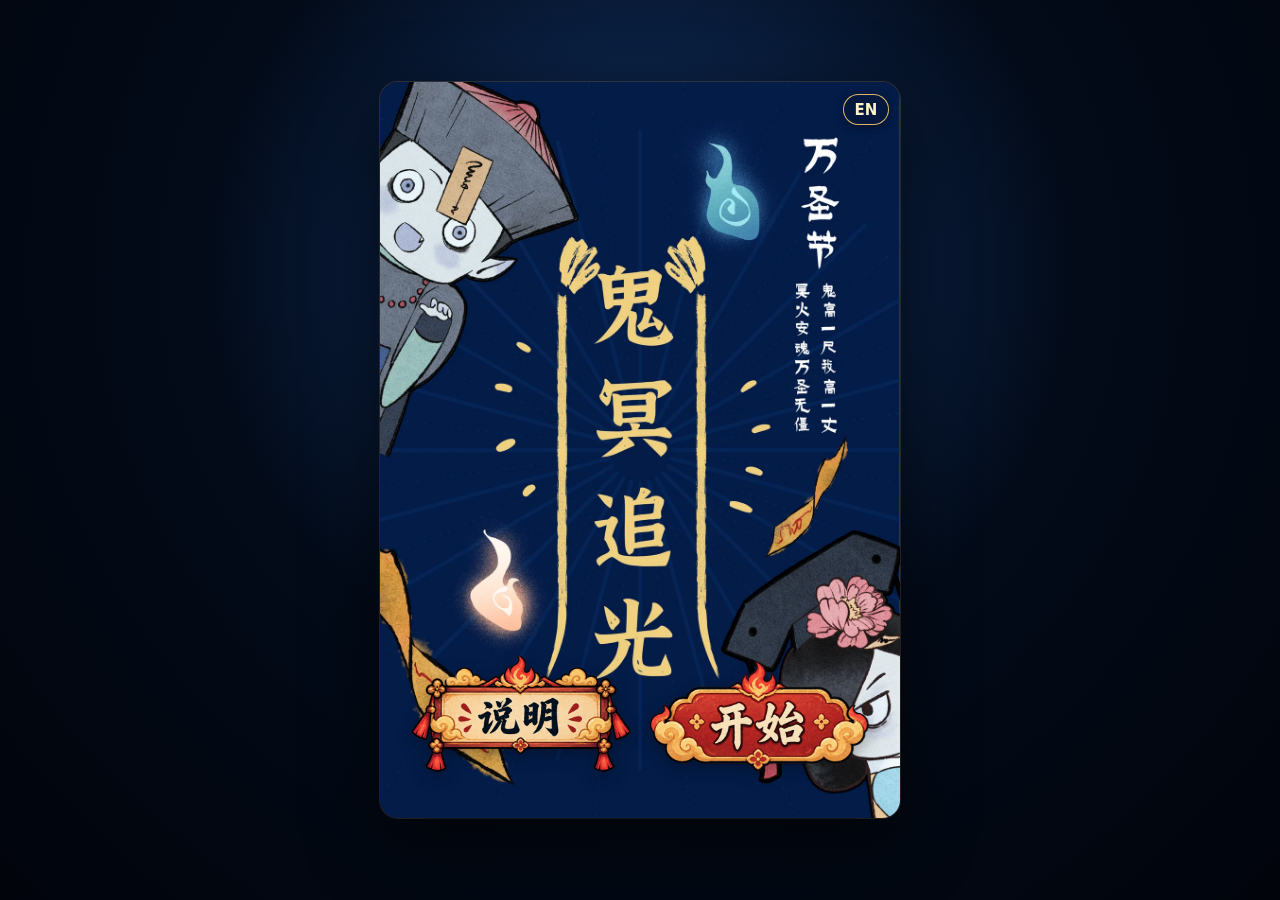
==== index.html @ 46416d7e "Remove cover leaderboard button and restore freeze grayscale" ====
<!doctype html>
<html lang="zh-CN">
  <head>
    <meta charset="utf-8">
    <meta name="viewport" content="width=device-width, initial-scale=1, viewport-fit=cover">
    <meta name="theme-color" content="#071d49">
    <title>鬼冥追光</title>
    <link rel="icon" href="favicon.svg" type="image/svg+xml">
    <link rel="stylesheet" href="igloo.css?v=freeze-grayscale-6">
  </head>
  <body>
    <main id="app" class="app-shell">
      <button id="language-toggle" class="language-toggle" type="button" aria-label="Switch to English">EN</button>
      <section id="screen-cover" class="screen screen-cover is-active" aria-label="游戏封面">
        <div class="cover-actions">
          <button id="open-instructions" class="image-button" type="button" aria-label="查看游戏说明">
            <img src="assets/itsa/cover-instructions.png" alt="说明">
          </button>
          <button id="open-profile" class="image-button" type="button" aria-label="开始游戏">
            <img src="assets/itsa/cover-start.png" alt="开始">
          </button>
        </div>
      </section>

      <section id="screen-instructions" class="screen screen-instructions" aria-label="游戏说明">
        <div class="instructions-copy">
          <h1>游戏说明</h1>
          <p class="instructions-subtitle">CDU 中国学联 × IT 学生联合会<br>万圣节特别出品</p>
          <h2>世界观背景</h2>
          <p>时值万圣节前夕，达尔文的夜色渐浓，CDU 校园里的南瓜灯与万圣装饰次第亮起。一道次元裂隙悄然打开，一群来自东方的可爱小僵僵漂洋过海来到了这片陌生的南半球土地。</p>
          <p>小僵僵本性温顺，只是初到澳洲水土不服，急需收集鬼火补充魂能。与此同时，随裂隙落下的镇邪符咒会冻结他们；接连中招 3 次就会被彻底封印。</p>
          <p>请操控小僵僵，在限时内收集鬼火、躲避符咒，帮他们安稳度过特别的万圣夜。</p>
          <h2>可选角色</h2>
          <p>开局可自由选择喜爱的僵僵形象，所有角色仅外观不同，没有属性差异。</p>
          <ul class="character-notes">
            <li><strong>官帽小僵：</strong>经典圆顶清朝官帽造型，脸蛋圆乎乎，是最具代表性的软萌僵尸。</li>
            <li><strong>格格小僵：</strong>拉翅旗头配牡丹流苏，眉眼慵懒恬淡，是身份金贵的僵尸格格。</li>
          </ul>
          <h2>道具与效果</h2>
          <ul>
            <li><img src="assets/itsa/item-a.png" alt="蓝色鬼火"><span><strong>蓝色鬼火（游魂冥火）</strong><br>寻常游魂散逸的基础魂火，接住得 1 分。</span></li>
            <li><img src="assets/itsa/item-b.png" alt="黄色鬼火"><span><strong>黄色鬼火（百年灵火）</strong><br>稀有且能量精纯，接住得 5 分。</span></li>
            <li><img src="assets/itsa/item-hazard.png" alt="镇邪符咒"><span><strong>镇邪符咒</strong><br>碰到后定身 3 秒；累计 3 张则游戏失败。</span></li>
          </ul>
          <h2>关卡与操作</h2>
          <p class="instructions-controls">电脑使用 ← → 方向键或 A/D 键移动；手机点击屏幕下方按钮控制移动。每关限时 30 秒，时间结束进入下一关；分数和符咒碰撞次数会持续累计。每通过一关，道具掉落速度和符咒出现概率都会小幅提升。</p>
          <p>符咒冻结期间，计时器和场上物体继续运行，角色无法移动，碰撞不会产生额外效果。</p>
          <h2>重玩与排行榜</h2>
          <p>重新开始会重置关卡、时间、分数、符咒次数和角色状态，但会保留已填写的玩家资料与选择的角色。排行榜记录每位玩家的历史最高分，邮箱仅用于获奖联系，不会公开显示。</p>
          <p class="instructions-credit">本游戏由 CDU 中国学联联合 IT 学生联合会制作，祝大家在异国他乡也能感受中式趣味与节日氛围！</p>
        </div>
        <button id="instructions-start" class="image-button instructions-start" type="button" aria-label="填写资料并开始">
          <img src="assets/itsa/instructions-start.png" alt="开始">
        </button>
        <button class="text-back" type="button" data-go="screen-cover">返回封面</button>
      </section>

      <section id="screen-profile" class="screen screen-profile" aria-label="填写玩家信息">
        <button class="text-back" type="button" data-go="screen-instructions">返回说明</button>
        <form id="player-form" novalidate>
          <label class="form-field name-field">
            <span class="sr-only">姓名</span>
            <input id="player-name" name="name" type="text" maxlength="30" autocomplete="name" placeholder="姓名" required>
          </label>
          <label class="form-field email-field">
            <span class="sr-only">电邮</span>
            <input id="player-email" name="email" type="email" maxlength="100" autocomplete="email" placeholder="邮箱" required>
          </label>
          <p id="form-error" class="form-error" role="alert" aria-live="polite"></p>
          <button class="image-button profile-submit" type="submit" aria-label="确认提交">
            <img src="assets/itsa/profile-submit.png" alt="确认提交">
          </button>
        </form>
      </section>

      <section id="screen-character" class="screen screen-character" aria-label="选择角色">
        <div class="character-options">
          <button class="character-button" type="button" data-character="a" aria-label="选择角色甲">
            <img src="assets/itsa/character-a-select.png" alt="角色甲">
          </button>
          <button class="character-button" type="button" data-character="b" aria-label="选择角色乙">
            <img src="assets/itsa/character-b-select.png" alt="角色乙">
          </button>
        </div>
      </section>

      <section id="screen-game" class="screen screen-game" aria-label="游戏画面">
        <canvas id="game-canvas" width="700" height="990" aria-label="鬼冥追光游戏画布"></canvas>
        <div class="game-controls" aria-label="移动控制">
          <button id="move-left" class="image-button move-button" type="button" aria-label="向左移动">
            <img src="assets/itsa/move-left.png" alt="向左">
          </button>
          <button id="move-right" class="image-button move-button" type="button" aria-label="向右移动">
            <img src="assets/itsa/move-right.png" alt="向右">
          </button>
        </div>
        <button id="sound-toggle" class="sound-toggle" type="button" aria-label="切换音效">♪</button>
        <button id="pause-toggle" class="pause-toggle" type="button" aria-label="暂停游戏">P</button>
        <div id="pause-overlay" class="pause-overlay" hidden>
          <div class="pause-panel" role="dialog" aria-modal="true" aria-labelledby="pause-title">
            <strong id="pause-title">游戏暂停</strong>
            <button id="resume-game" type="button">继续游戏</button>
          </div>
        </div>
      </section>

      <section id="screen-gameover" class="screen screen-gameover" aria-label="游戏结束">
        <div class="final-score"><span id="final-score">0</span> 分</div>
        <p id="score-sync-status" class="score-sync-status" role="status" aria-live="polite"></p>
        <div class="gameover-actions">
            <button id="view-ranking" class="image-button" type="button" aria-label="查看实时排名">
              <img src="assets/itsa/view-ranking.png" alt="查看实时排名">
            </button>
            <button class="image-button play-again" type="button" aria-label="再玩一次">
              <img src="assets/itsa/play-again.png" alt="再玩一次">
            </button>
        </div>
      </section>

      <section id="screen-ranking" class="screen screen-ranking" aria-label="实时排名">
        <h1 class="ranking-title">实时排名</h1>
        <ol id="ranking-list" class="ranking-list" aria-label="玩家排行榜"></ol>
        <p id="ranking-note" class="ranking-note">正在同步所有玩家的成绩…</p>
        <div class="ranking-actions">
            <button id="ranking-back" class="image-button" type="button" aria-label="返回游戏结束页面">
              <img src="assets/itsa/ranking-back.png" alt="返回">
            </button>
            <button class="image-button play-again" type="button" aria-label="再玩一次">
              <img src="assets/itsa/ranking-play-again.png" alt="再玩一次">
            </button>
        </div>
      </section>
    </main>

    <audio id="cover-bgm" src="assets/itsa/bgm/cover-bgm.wav" preload="auto" loop></audio>
    <audio id="game-bgm" src="assets/itsa/bgm/game-bgm.mp3" preload="auto" loop></audio>
    <script src="lib/bundle.js?v=freeze-grayscale-6"></script>
  </body>
</html>
---- igloo.css ----
:root {
  color-scheme: dark;
  font-family: "Microsoft YaHei", "PingFang SC", system-ui, sans-serif;
  background: #020916;
}

* { box-sizing: border-box; }

html, body {
  width: 100%;
  min-height: 100%;
  margin: 0;
  overflow: hidden;
  background: radial-gradient(circle at 50% 30%, #12356b 0, #030b19 48%, #01040b 100%);
}

body {
  min-height: 100svh;
  display: grid;
  place-items: center;
  padding: max(6px, env(safe-area-inset-top)) max(6px, env(safe-area-inset-right)) max(6px, env(safe-area-inset-bottom)) max(6px, env(safe-area-inset-left));
}

button, input { font: inherit; }

button {
  border: 0;
  padding: 0;
  background: transparent;
  cursor: pointer;
  -webkit-tap-highlight-color: transparent;
  touch-action: manipulation;
}

.app-shell {
  position: relative;
  width: min(calc(100vw - 12px), calc((100svh - 12px) * .7071), 520px);
  aspect-ratio: 3969 / 5613;
  overflow: hidden;
  border-radius: clamp(8px, 2vw, 18px);
  box-shadow: 0 20px 70px rgba(0, 0, 0, .68), 0 0 0 1px rgba(255, 196, 108, .2);
  background: #071d49;
}

.language-toggle {
  position: absolute;
  z-index: 20;
  top: 1.6%;
  right: 2.2%;
  min-width: 42px;
  padding: .38em .68em;
  border: 1px solid rgba(255, 212, 112, .85);
  border-radius: 999px;
  color: #fff2c7;
  background: rgba(5, 24, 60, .88);
  box-shadow: 0 2px 8px rgba(0, 0, 0, .42);
  font-size: clamp(11px, 2.7vw, 15px);
  font-weight: 800;
}

.screen {
  position: absolute;
  inset: 0;
  display: none;
  overflow: hidden;
  background-position: center;
  background-repeat: no-repeat;
  background-size: 100% 100%;
}

.screen.is-active { display: block; }

.screen-cover { background-image: url("assets/itsa/cover.webp"); }
.screen-instructions { background-image: url("assets/itsa/instructions.webp"); }
.screen-profile { background-image: url("assets/itsa/profile.webp"); }
.screen-character { background-image: url("assets/itsa/character-select.webp"); }
.screen-gameover { background-image: url("assets/itsa/game-over.webp"); }
.screen-ranking { background-image: url("assets/itsa/leaderboard.webp"); }
html[lang="en"] .screen-cover { background-image: url("assets/itsa/cover-en-brush.png"); }
html[lang="en"] .screen-profile { background-image: url("assets/itsa/profile-en.webp"); }
html[lang="en"] .screen-character { background-image: url("assets/itsa/character-select-en.webp"); }
html[lang="en"] .screen-gameover { background-image: url("assets/itsa/game-over-en.webp"); }

.image-button img {
  display: block;
  width: 100%;
  height: auto;
  pointer-events: none;
  filter: drop-shadow(0 5px 8px rgba(0, 0, 0, .3));
}

.image-button { position: relative; }

.image-button,
.character-button {
  transition: transform .18s ease, filter .18s ease;
}

.image-button:active,
.character-button:active { transform: scale(.96); }

.image-button:focus-visible,
.character-button:focus-visible,
.text-back:focus-visible,
.sound-toggle:focus-visible,
input:focus-visible {
  outline: 3px solid #ffd470;
  outline-offset: 3px;
}

.cover-actions,
.gameover-actions,
.ranking-actions {
  position: absolute;
  left: 6%;
  right: 6%;
  bottom: 5.4%;
  display: flex;
  align-items: center;
  justify-content: space-between;
  gap: 5%;
}

.cover-actions {
  bottom: 5.4%;
  gap: 4%;
}

.cover-actions #open-instructions,
.cover-actions #open-profile { width: 48%; }


.instructions-start {
  position: absolute;
  width: 46%;
  left: 27%;
  bottom: 5.5%;
}

.instructions-copy {
  position: absolute;
  top: 22%;
  left: 17%;
  width: 66%;
  height: 67%;
  overflow-y: auto;
  padding: 0 3% 18%;
  scrollbar-width: thin;
  color: #402416;
  text-align: left;
  text-shadow: 0 1px rgba(255, 255, 255, .45);
}

.instructions-copy h1 {
  margin: 0 0 3%;
  color: #8b241c;
  font-family: "STKaiti", "KaiTi", "Microsoft YaHei", sans-serif;
  font-size: clamp(26px, 7vw, 40px);
  letter-spacing: .16em;
  text-align: center;
}

.instructions-copy h2 {
  margin: 5% 0 1.5%;
  color: #8b241c;
  font-size: clamp(14px, 3.6vw, 21px);
  line-height: 1.25;
  text-align: left;
}

.instructions-copy .instructions-subtitle {
  margin-bottom: 3%;
  color: #8b241c;
  font-size: clamp(11px, 2.8vw, 15px);
  line-height: 1.35;
  text-align: center;
}

.instructions-copy > p {
  margin: 0;
  font-size: clamp(12px, 3vw, 17px);
  line-height: 1.55;
  font-weight: 700;
  text-align: left;
}

.instructions-copy .character-notes {
  margin: 2% 0 0;
  padding-left: 1.2em;
  font-size: clamp(11px, 2.7vw, 15px);
  line-height: 1.45;
}

.instructions-copy .character-notes li {
  display: list-item;
  min-height: 0;
  border-bottom: 0;
  font-size: inherit;
}

.instructions-copy .instructions-credit {
  margin-top: 4%;
  padding-bottom: 8%;
  font-size: clamp(10px, 2.5vw, 14px);
  font-weight: 600;
}

.instructions-copy ul {
  width: 94%;
  margin: 5% auto;
  padding: 0;
  list-style: none;
  text-align: left;
}

.instructions-copy li {
  display: flex;
  align-items: center;
  min-height: 3.4em;
  gap: 5%;
  border-bottom: 1px solid rgba(139, 36, 28, .18);
  font-size: clamp(12px, 3vw, 17px);
  line-height: 1.35;
}

.instructions-copy li img {
  width: 16%;
  max-height: 3.1em;
  object-fit: contain;
}

.instructions-copy strong { color: #a0231a; }

.instructions-copy .instructions-controls {
  font-size: clamp(11px, 2.65vw, 15px);
  line-height: 1.5;
  text-align: left;
}

html[lang="en"] .instructions-copy {
  font-family: Georgia, "Times New Roman", serif;
}
html[lang="en"] .instructions-copy h1 { letter-spacing: .03em; }
html[lang="en"] .instructions-copy h2 { font-size: clamp(13px, 3.1vw, 18px); }
html[lang="en"] .instructions-copy > p,
html[lang="en"] .instructions-copy li { font-size: clamp(10px, 2.35vw, 14px); }
html[lang="en"] .instructions-copy .instructions-subtitle,
html[lang="en"] .instructions-copy .instructions-controls { font-size: clamp(9px, 2vw, 12px); }

.text-back {
  position: absolute;
  top: 2%;
  left: 3%;
  z-index: 2;
  padding: .48em .8em;
  border-radius: 999px;
  color: #fff4d2;
  background: rgba(3, 20, 52, .74);
  border: 1px solid rgba(255, 212, 112, .55);
  font-size: clamp(11px, 2.4vw, 14px);
}
html[lang="en"] .text-back { font-family: Georgia, "Times New Roman", serif; }

#player-form { position: absolute; inset: 0; }

.form-field {
  position: absolute;
  left: 24.6%;
  width: 50.8%;
  height: 4.15%;
}

.name-field { top: 57.05%; }
.email-field { top: 71.7%; }

.form-field input {
  width: 100%;
  height: 100%;
  border: 0;
  border-radius: 8px;
  padding: 0 5%;
  color: #152b4a;
  background: rgba(255, 250, 225, .74);
  box-shadow: inset 0 0 0 1px rgba(184, 80, 31, .18);
  font-size: clamp(13px, 3vw, 18px);
}

.form-field input::placeholder { color: rgba(48, 48, 48, .48); }

.form-error {
  position: absolute;
  left: 17%;
  right: 17%;
  bottom: 13.8%;
  min-height: 1.4em;
  margin: 0;
  color: #7c110c;
  text-align: center;
  font-weight: 700;
  font-size: clamp(11px, 2.6vw, 15px);
}

.profile-submit {
  position: absolute;
  left: 25%;
  bottom: 4.3%;
  width: 50%;
}

.character-options {
  position: absolute;
  left: 13%;
  right: 13%;
  top: 33%;
  height: 42%;
  display: flex;
  align-items: stretch;
  justify-content: space-between;
  gap: 5%;
}

.character-button {
  position: relative;
  width: 48%;
  height: 100%;
}

.character-button img {
  width: 100%;
  height: 100%;
  object-fit: contain;
  pointer-events: none;
  filter: drop-shadow(0 10px 10px rgba(0, 0, 0, .28));
}

.screen-game { background: #071d49; }

#game-canvas {
  display: block;
  width: 100%;
  height: 100%;
  touch-action: none;
}

#game-canvas.is-frozen { filter: grayscale(1) brightness(.85); }

.game-controls {
  position: absolute;
  z-index: 3;
  left: 3.4%;
  right: 3.4%;
  bottom: 1.7%;
  display: flex;
  justify-content: space-between;
  align-items: flex-end;
  pointer-events: none;
}

.move-button {
  width: 29%;
  min-width: 86px;
  pointer-events: auto;
  user-select: none;
  -webkit-user-select: none;
  touch-action: none;
}

.sound-toggle,
.pause-toggle {
  position: absolute;
  z-index: 4;
  right: 2.5%;
  width: clamp(30px, 8vw, 42px);
  aspect-ratio: 1;
  border-radius: 50%;
  color: #562008;
  background: rgba(255, 229, 161, .88);
  border: 2px solid #a94322;
  font-size: clamp(16px, 4vw, 23px);
  font-weight: 900;
}

.sound-toggle { top: 22%; }
.pause-toggle {
  top: 29%;
  font-size: clamp(13px, 3.4vw, 19px);
}

.pause-overlay {
  position: absolute;
  z-index: 6;
  inset: 0;
  display: grid;
  place-items: center;
  background: rgba(2, 9, 22, .62);
  backdrop-filter: blur(2px);
}

.pause-overlay[hidden] { display: none; }

.pause-panel {
  width: 58%;
  padding: 8% 7%;
  border: 3px solid #b74924;
  border-radius: 18px;
  color: #742015;
  background: linear-gradient(#fff1bd, #f5c978);
  box-shadow: 0 14px 34px rgba(0, 0, 0, .48), inset 0 0 0 3px rgba(255, 247, 210, .72);
  text-align: center;
}

.pause-panel strong {
  display: block;
  margin-bottom: 12%;
  font-family: "STKaiti", "KaiTi", serif;
  font-size: clamp(25px, 7vw, 40px);
}

.pause-panel button {
  width: 100%;
  padding: .65em 1em;
  border-radius: 999px;
  color: #fff4d2;
  background: #a72d1e;
  border: 2px solid #6f180f;
  font-weight: 900;
  font-size: clamp(14px, 3.5vw, 20px);
}

.final-score {
  position: absolute;
  left: 25%;
  right: 25%;
  top: 49.7%;
  color: #9d1d13;
  text-align: center;
  font-family: "STKaiti", "KaiTi", serif;
  font-weight: 900;
  font-size: clamp(30px, 10vw, 58px);
  text-shadow: 0 2px #fff2bf;
}

.score-sync-status {
  position: absolute;
  top: 63.5%;
  left: 18%;
  right: 18%;
  margin: 0;
  color: #fff2bf;
  text-align: center;
  font-weight: 700;
  font-size: clamp(11px, 2.6vw, 15px);
  text-shadow: 0 2px 4px rgba(0, 0, 0, .85);
}

.gameover-actions .image-button,
.ranking-actions .image-button { width: 46%; }

.ranking-title {
  position: absolute;
  top: 17.2%;
  left: 20%;
  right: 12%;
  margin: 0;
  color: #9d1d13;
  text-align: center;
  font-family: "STKaiti", "KaiTi", serif;
  font-size: clamp(22px, 5.2vw, 32px);
  letter-spacing: .14em;
  text-shadow: 0 1px #fff2bf;
}

html[lang="en"] .ranking-title {
  left: 12%;
  right: 12%;
  font-size: clamp(19px, 4.4vw, 27px);
  letter-spacing: .04em;
  white-space: nowrap;
}

.ranking-list {
  position: absolute;
  left: 29%;
  right: 18%;
  top: 0;
  height: 100%;
  margin: 0;
  padding: 0;
  list-style: none;
  counter-reset: rank;
}

/* Row centers measured from the 1100 x 1556 leaderboard artwork.
   The first three rows are taller; equal grid tracks drift above later rows. */
.ranking-list li:nth-child(1) { --row-center: 29.306%; }
.ranking-list li:nth-child(2) { --row-center: 35.990%; }
.ranking-list li:nth-child(3) { --row-center: 42.738%; }
.ranking-list li:nth-child(4) { --row-center: 49.293%; }
.ranking-list li:nth-child(5) { --row-center: 55.270%; }
.ranking-list li:nth-child(6) { --row-center: 61.247%; }
.ranking-list li:nth-child(7) { --row-center: 67.159%; }
.ranking-list li:nth-child(8) { --row-center: 73.072%; }
.ranking-list li:nth-child(9) { --row-center: 78.985%; }
.ranking-list li:nth-child(10) { --row-center: 84.961%; }

.ranking-list li {
  counter-increment: rank;
  position: absolute;
  top: var(--row-center);
  left: 0;
  right: 0;
  height: 4.5%;
  transform: translateY(-50%);
  display: block;
  min-width: 0;
  color: #542719;
  font-family: "STKaiti", "KaiTi", serif;
  font-weight: 900;
  font-size: clamp(12px, 2.8vw, 17px);
}

.ranking-list .rank-name {
  position: absolute;
  left: 6px;
  right: 5.2em;
  top: 50%;
  transform: translateY(-50%);
  display: block;
  min-width: 0;
  padding: 0;
  overflow: hidden;
  text-overflow: ellipsis;
  white-space: nowrap;
  text-align: left;
}

.ranking-list .rank-score {
  position: absolute;
  right: 0;
  top: 50%;
  transform: translateY(-50%);
  color: #9d1d13;
  white-space: nowrap;
  text-align: right;
}

.ranking-list .is-current {
  color: #9d1d13;
  text-shadow: 0 1px rgba(255, 255, 255, .5);
}

.ranking-note {
  position: absolute;
  left: 18%;
  right: 18%;
  top: 24.5%;
  margin: 0;
  padding: .14em .4em;
  border-radius: 999px;
  color: rgba(84, 39, 25, .7);
  background: rgba(249, 222, 163, .9);
  text-align: center;
  font-size: clamp(9px, 2.2vw, 12px);
}
html[lang="en"] .ranking-note {
  left: 18%;
  right: 18%;
  top: 24.5%;
  font-size: clamp(8px, 1.75vw, 10px);
  line-height: 1.2;
  text-align: center;
}
html[lang="en"] .ranking-list .rank-name,
html[lang="en"] .ranking-list .rank-score,
html[lang="en"] .ranking-note,
html[lang="en"] .ranking-title,
html[lang="en"] .final-score { font-family: Georgia, "Times New Roman", serif; }

.ranking-actions { bottom: .8%; }
.ranking-actions .image-button { width: 32%; }

.sr-only {
  position: absolute;
  width: 1px;
  height: 1px;
  padding: 0;
  margin: -1px;
  overflow: hidden;
  clip: rect(0, 0, 0, 0);
  white-space: nowrap;
  border: 0;
}

@media (hover: hover) {
  .image-button:hover,
  .character-button:hover {
    transform: scale(1.065);
    filter: brightness(1.06);
  }
}

@media (max-height: 620px) and (orientation: landscape) {
  .app-shell {
    width: min(calc((100svh - 8px) * .7071), 430px);
  }
}

@media (prefers-reduced-motion: reduce) {
  .image-button,
  .character-button { transition: none; }
}
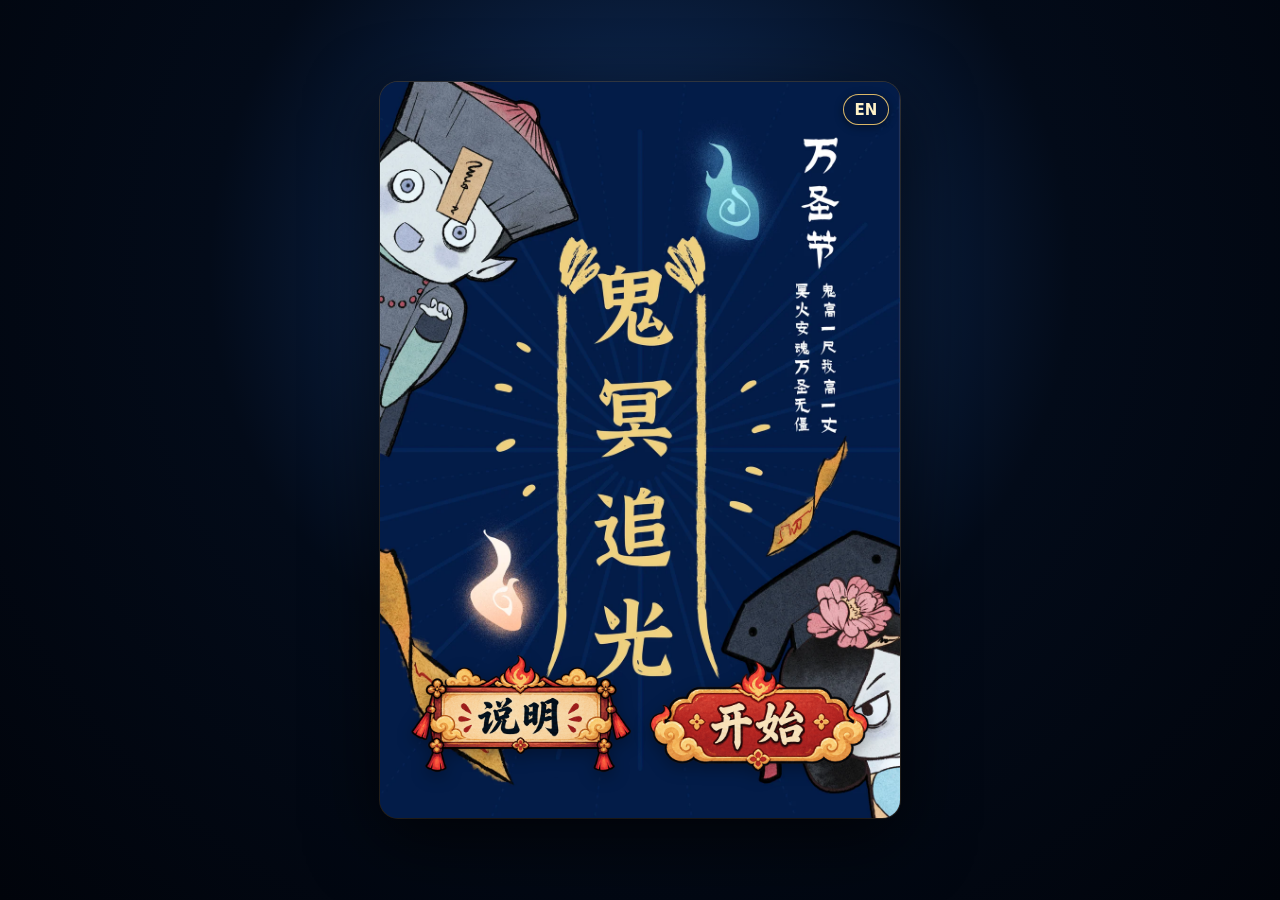
==== commit a260d9e3: "Update English game visuals and leaderboards" ====
--- a/index.html
+++ b/index.html
@@ -6,7 +6,7 @@
     <meta name="theme-color" content="#071d49">
     <title>鬼冥追光</title>
     <link rel="icon" href="favicon.svg" type="image/svg+xml">
-    <link rel="stylesheet" href="igloo.css?v=freeze-grayscale-6">
+    <link rel="stylesheet" href="igloo.css?v=english-assets-20261013-1">
   </head>
   <body>
     <main id="app" class="app-shell">
@@ -134,6 +134,6 @@
 
     <audio id="cover-bgm" src="assets/itsa/bgm/cover-bgm.wav" preload="auto" loop></audio>
     <audio id="game-bgm" src="assets/itsa/bgm/game-bgm.mp3" preload="auto" loop></audio>
-    <script src="lib/bundle.js?v=freeze-grayscale-6"></script>
+    <script src="lib/bundle.js?v=english-assets-20261013-1"></script>
   </body>
 </html>
--- a/igloo.css
+++ b/igloo.css
@@ -76,7 +76,6 @@
 .screen-character { background-image: url("assets/itsa/character-select.webp"); }
 .screen-gameover { background-image: url("assets/itsa/game-over.webp"); }
 .screen-ranking { background-image: url("assets/itsa/leaderboard.webp"); }
-html[lang="en"] .screen-cover { background-image: url("assets/itsa/cover-en-brush.png"); }
 html[lang="en"] .screen-profile { background-image: url("assets/itsa/profile-en.webp"); }
 html[lang="en"] .screen-character { background-image: url("assets/itsa/character-select-en.webp"); }
 html[lang="en"] .screen-gameover { background-image: url("assets/itsa/game-over-en.webp"); }
@@ -237,6 +236,30 @@
   text-align: left;
 }
 
+.instructions-copy .instructions-tagline {
+  margin: 0 0 4%;
+  color: #9d1d13;
+  font-weight: 800;
+  text-align: center;
+}
+
+.instructions-copy .instructions-steps {
+  margin: 2% 0 4%;
+  padding-left: 1.5em;
+  font-size: clamp(11px, 2.7vw, 15px);
+  line-height: 1.45;
+}
+
+.instructions-copy .instructions-steps li {
+  display: list-item;
+  min-height: 0;
+  margin: 0 0 .7em;
+  border: 0;
+  font-size: inherit;
+}
+
+.instructions-copy .instructions-steps strong { color: #a0231a; }
+
 html[lang="en"] .instructions-copy {
   font-family: Georgia, "Times New Roman", serif;
 }
@@ -272,6 +295,7 @@
 
 .name-field { top: 57.05%; }
 .email-field { top: 71.7%; }
+html[lang="en"] .email-field { top: 73.8%; }
 
 .form-field input {
   width: 100%;
@@ -470,6 +494,9 @@
   text-shadow: 0 1px #fff2bf;
 }
 
+/* The replacement leaderboard backgrounds already include their title banner. */
+.screen-ranking .ranking-title { display: none; }
+
 html[lang="en"] .ranking-title {
   left: 12%;
   right: 12%;
@@ -480,8 +507,8 @@
 
 .ranking-list {
   position: absolute;
-  left: 29%;
-  right: 18%;
+  left: 28%;
+  right: 14%;
   top: 0;
   height: 100%;
   margin: 0;
@@ -490,18 +517,17 @@
   counter-reset: rank;
 }
 
-/* Row centers measured from the 1100 x 1556 leaderboard artwork.
-   The first three rows are taller; equal grid tracks drift above later rows. */
-.ranking-list li:nth-child(1) { --row-center: 29.306%; }
-.ranking-list li:nth-child(2) { --row-center: 35.990%; }
-.ranking-list li:nth-child(3) { --row-center: 42.738%; }
-.ranking-list li:nth-child(4) { --row-center: 49.293%; }
-.ranking-list li:nth-child(5) { --row-center: 55.270%; }
-.ranking-list li:nth-child(6) { --row-center: 61.247%; }
-.ranking-list li:nth-child(7) { --row-center: 67.159%; }
-.ranking-list li:nth-child(8) { --row-center: 73.072%; }
-.ranking-list li:nth-child(9) { --row-center: 78.985%; }
-.ranking-list li:nth-child(10) { --row-center: 84.961%; }
+/* Centers calibrated to the ten blank rows in the replacement artwork. */
+.ranking-list li:nth-child(1) { --row-center: 29.5%; }
+.ranking-list li:nth-child(2) { --row-center: 36.0%; }
+.ranking-list li:nth-child(3) { --row-center: 42.6%; }
+.ranking-list li:nth-child(4) { --row-center: 49.1%; }
+.ranking-list li:nth-child(5) { --row-center: 55.3%; }
+.ranking-list li:nth-child(6) { --row-center: 61.3%; }
+.ranking-list li:nth-child(7) { --row-center: 67.2%; }
+.ranking-list li:nth-child(8) { --row-center: 73.1%; }
+.ranking-list li:nth-child(9) { --row-center: 79.0%; }
+.ranking-list li:nth-child(10) { --row-center: 85.0%; }
 
 .ranking-list li {
   counter-increment: rank;
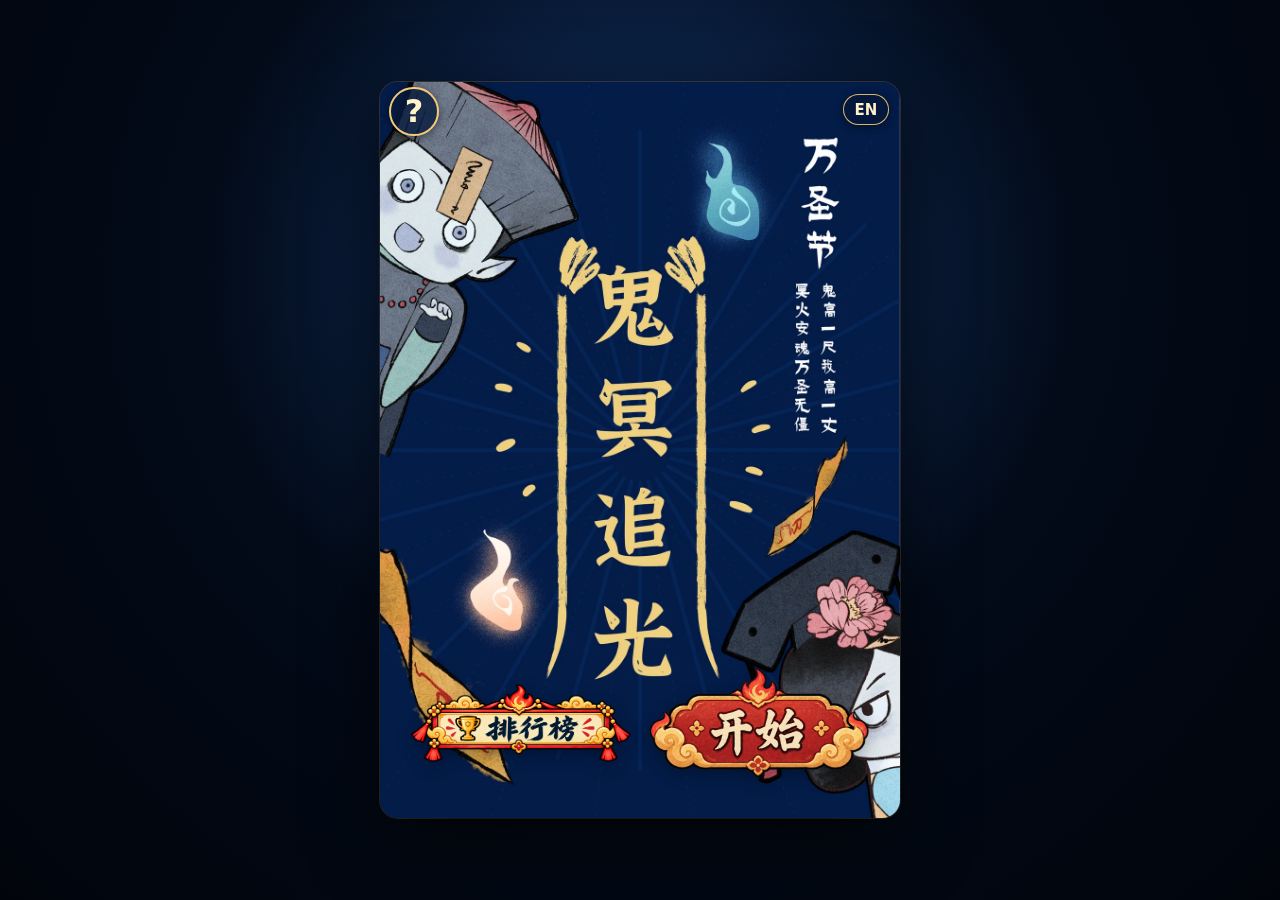
==== commit d999c8bf: "bugfix: adjust ranking btn && fix valid form" ====
--- a/index.html
+++ b/index.html
@@ -6,15 +6,16 @@
     <meta name="theme-color" content="#071d49">
     <title>鬼冥追光</title>
     <link rel="icon" href="favicon.svg" type="image/svg+xml">
-    <link rel="stylesheet" href="igloo.css?v=english-assets-20261013-1">
+    <link rel="stylesheet" href="igloo.css?v=email-error-20261018-2">
   </head>
   <body>
-    <main id="app" class="app-shell">
+    <main id="app" class="app-shell is-cover">
       <button id="language-toggle" class="language-toggle" type="button" aria-label="Switch to English">EN</button>
       <section id="screen-cover" class="screen screen-cover is-active" aria-label="游戏封面">
+        <button id="open-instructions" class="cover-help" type="button" aria-label="查看游戏说明"><span aria-hidden="true">?</span></button>
         <div class="cover-actions">
-          <button id="open-instructions" class="image-button" type="button" aria-label="查看游戏说明">
-            <img src="assets/itsa/cover-instructions.png" alt="说明">
+          <button id="open-ranking" class="image-button" type="button" aria-label="排行榜">
+            <img src="assets/itsa/cover-ranking-zh.png" alt="排行榜">
           </button>
           <button id="open-profile" class="image-button" type="button" aria-label="开始游戏">
             <img src="assets/itsa/cover-start.png" alt="开始">
@@ -49,14 +50,15 @@
           <p>重新开始会重置关卡、时间、分数、符咒次数和角色状态，但会保留已填写的玩家资料与选择的角色。排行榜记录每位玩家的历史最高分，邮箱仅用于获奖联系，不会公开显示。</p>
           <p class="instructions-credit">本游戏由 CDU 中国学联联合 IT 学生联合会制作，祝大家在异国他乡也能感受中式趣味与节日氛围！</p>
         </div>
-        <button id="instructions-start" class="image-button instructions-start" type="button" aria-label="填写资料并开始">
-          <img src="assets/itsa/instructions-start.png" alt="开始">
+        <button class="text-back" type="button" data-go="screen-cover" aria-label="返回封面">
+          <img src="assets/itsa/back-cover-icon.png" alt="" aria-hidden="true">
         </button>
-        <button class="text-back" type="button" data-go="screen-cover">返回封面</button>
       </section>
 
       <section id="screen-profile" class="screen screen-profile" aria-label="填写玩家信息">
-        <button class="text-back" type="button" data-go="screen-instructions">返回说明</button>
+        <button class="text-back" type="button" data-go="screen-cover" aria-label="返回封面">
+          <img src="assets/itsa/back-cover-icon.png" alt="" aria-hidden="true">
+        </button>
         <form id="player-form" novalidate>
           <label class="form-field name-field">
             <span class="sr-only">姓名</span>
@@ -66,7 +68,7 @@
             <span class="sr-only">电邮</span>
             <input id="player-email" name="email" type="email" maxlength="100" autocomplete="email" placeholder="邮箱" required>
           </label>
-          <p id="form-error" class="form-error" role="alert" aria-live="polite"></p>
+          <p id="form-error" class="form-error" role="alert" aria-atomic="true"></p>
           <button class="image-button profile-submit" type="submit" aria-label="确认提交">
             <img src="assets/itsa/profile-submit.png" alt="确认提交">
           </button>
@@ -108,8 +110,8 @@
         <div class="final-score"><span id="final-score">0</span> 分</div>
         <p id="score-sync-status" class="score-sync-status" role="status" aria-live="polite"></p>
         <div class="gameover-actions">
-            <button id="view-ranking" class="image-button" type="button" aria-label="查看实时排名">
-              <img src="assets/itsa/view-ranking.png" alt="查看实时排名">
+            <button id="view-ranking" class="image-button" type="button" aria-label="排行榜">
+              <img src="assets/itsa/view-ranking.png?v=ranking-label-20261018" alt="排行榜">
             </button>
             <button class="image-button play-again" type="button" aria-label="再玩一次">
               <img src="assets/itsa/play-again.png" alt="再玩一次">
@@ -117,8 +119,8 @@
         </div>
       </section>
 
-      <section id="screen-ranking" class="screen screen-ranking" aria-label="实时排名">
-        <h1 class="ranking-title">实时排名</h1>
+      <section id="screen-ranking" class="screen screen-ranking" aria-label="排行榜">
+        <h1 class="ranking-title">排行榜</h1>
         <ol id="ranking-list" class="ranking-list" aria-label="玩家排行榜"></ol>
         <p id="ranking-note" class="ranking-note">正在同步所有玩家的成绩…</p>
         <div class="ranking-actions">
@@ -134,6 +136,6 @@
 
     <audio id="cover-bgm" src="assets/itsa/bgm/cover-bgm.wav" preload="auto" loop></audio>
     <audio id="game-bgm" src="assets/itsa/bgm/game-bgm.mp3" preload="auto" loop></audio>
-    <script src="lib/bundle.js?v=english-assets-20261013-1"></script>
+    <script src="lib/bundle.js?v=email-error-20261018-2"></script>
   </body>
 </html>
--- a/igloo.css
+++ b/igloo.css
@@ -75,8 +75,8 @@
 .screen-profile { background-image: url("assets/itsa/profile.webp"); }
 .screen-character { background-image: url("assets/itsa/character-select.webp"); }
 .screen-gameover { background-image: url("assets/itsa/game-over.webp"); }
-.screen-ranking { background-image: url("assets/itsa/leaderboard.webp"); }
-html[lang="en"] .screen-profile { background-image: url("assets/itsa/profile-en.webp"); }
+.screen-ranking { background-image: url("assets/itsa/leaderboard-en.webp"); }
+html[lang="en"] .screen-profile { background-image: url("assets/itsa/profile-en-edited.png"); }
 html[lang="en"] .screen-character { background-image: url("assets/itsa/character-select-en.webp"); }
 html[lang="en"] .screen-gameover { background-image: url("assets/itsa/game-over-en.webp"); }
 
@@ -100,6 +100,8 @@
 
 .image-button:focus-visible,
 .character-button:focus-visible,
+.language-toggle:focus-visible,
+.cover-help:focus-visible,
 .text-back:focus-visible,
 .sound-toggle:focus-visible,
 input:focus-visible {
@@ -125,16 +127,82 @@
   gap: 4%;
 }
 
-.cover-actions #open-instructions,
+.cover-actions #open-ranking,
 .cover-actions #open-profile { width: 48%; }
 
-
-.instructions-start {
-  position: absolute;
+.cover-help {
+  position: absolute;
+  z-index: 3;
+  top: .6%;
+  left: 1.8%;
+  display: grid;
+  place-items: center;
+  width: 9.5%;
+  aspect-ratio: 1;
+  border: 2px solid #f5ca76;
+  border-radius: 50%;
+  background: rgba(6, 25, 60, .8);
+  color: #fff3ca;
+  box-shadow: 0 2px 8px rgba(0, 0, 0, .5);
+  font-size: clamp(22px, 5vw, 32px);
+  font-weight: 900;
+  line-height: 1;
+}
+
+/* The English cover already contains its button artwork. Keep real buttons over it. */
+html[lang="en"] .screen-cover .cover-help {
+  top: .3%;
+  left: 1.7%;
+  height: 5.7%;
+  aspect-ratio: auto;
+  border: 0;
+  background: transparent;
+  box-shadow: none;
+}
+
+html[lang="en"] .screen-cover .cover-help span { visibility: hidden; }
+
+html[lang="en"] .screen-cover .cover-actions {
+  inset: 0;
+  display: block;
+  pointer-events: none;
+}
+
+html[lang="en"] .screen-cover .cover-actions button {
+  position: absolute;
+  display: block;
+  height: 12.5%;
+  pointer-events: auto;
+}
+
+html[lang="en"] .screen-cover .cover-actions img { visibility: hidden; }
+
+html[lang="en"] .screen-cover #open-ranking {
+  top: 80.4%;
+  left: 1.8%;
+  width: 45%;
+}
+
+html[lang="en"] .screen-cover #open-profile {
+  top: 80.4%;
+  left: 50%;
   width: 46%;
-  left: 27%;
-  bottom: 5.5%;
-}
+}
+
+html[lang="en"] .app-shell.is-cover .language-toggle {
+  top: .5%;
+  right: 1.7%;
+  width: 11%;
+  height: 5%;
+  min-width: 0;
+  padding: 0;
+  border: 0;
+  background: transparent;
+  box-shadow: none;
+  color: transparent;
+  font-size: 0;
+}
+
 
 .instructions-copy {
   position: absolute;
@@ -143,7 +211,7 @@
   width: 66%;
   height: 67%;
   overflow-y: auto;
-  padding: 0 3% 18%;
+  padding: 0 3% 8%;
   scrollbar-width: thin;
   color: #402416;
   text-align: left;
@@ -262,6 +330,7 @@
 
 html[lang="en"] .instructions-copy {
   font-family: Georgia, "Times New Roman", serif;
+  height: 56%;
 }
 html[lang="en"] .instructions-copy h1 { letter-spacing: .03em; }
 html[lang="en"] .instructions-copy h2 { font-size: clamp(13px, 3.1vw, 18px); }
@@ -275,14 +344,21 @@
   top: 2%;
   left: 3%;
   z-index: 2;
-  padding: .48em .8em;
-  border-radius: 999px;
-  color: #fff4d2;
-  background: rgba(3, 20, 52, .74);
-  border: 1px solid rgba(255, 212, 112, .55);
-  font-size: clamp(11px, 2.4vw, 14px);
-}
-html[lang="en"] .text-back { font-family: Georgia, "Times New Roman", serif; }
+  width: 10%;
+  min-width: 44px;
+  aspect-ratio: 1;
+  padding: 0;
+  border: 0;
+  background: transparent;
+}
+
+.text-back img {
+  display: block;
+  width: 100%;
+  height: 100%;
+  object-fit: contain;
+  pointer-events: none;
+}
 
 #player-form { position: absolute; inset: 0; }
 
@@ -311,17 +387,44 @@
 
 .form-field input::placeholder { color: rgba(48, 48, 48, .48); }
 
+.email-field input[aria-invalid="true"] {
+  border: 2px solid #dd241e;
+  box-shadow: none;
+}
+
 .form-error {
   position: absolute;
-  left: 17%;
-  right: 17%;
-  bottom: 13.8%;
-  min-height: 1.4em;
+  z-index: 2;
+  top: 80.75%;
+  left: 25%;
+  width: 50%;
   margin: 0;
-  color: #7c110c;
+  min-height: 2.8%;
+  padding: 3px 6px;
+  border: 1px solid rgba(104, 139, 212, .68);
+  border-radius: 999px;
+  background: rgba(4, 22, 62, .83);
+  color: #ffe09a;
   text-align: center;
   font-weight: 700;
-  font-size: clamp(11px, 2.6vw, 15px);
+  font-size: clamp(9px, 2.1vw, 13px);
+  line-height: 1.35;
+  white-space: nowrap;
+}
+
+.form-error:empty { display: none; }
+
+.form-error:not(:empty)::before {
+  content: "!";
+  display: inline-grid;
+  place-items: center;
+  width: 1.25em;
+  height: 1.25em;
+  margin-right: .55em;
+  border-radius: 50%;
+  color: #102449;
+  background: #ffd16b;
+  font-weight: 900;
 }
 
 .profile-submit {
@@ -517,17 +620,17 @@
   counter-reset: rank;
 }
 
-/* Centers calibrated to the ten blank rows in the replacement artwork. */
-.ranking-list li:nth-child(1) { --row-center: 29.5%; }
-.ranking-list li:nth-child(2) { --row-center: 36.0%; }
-.ranking-list li:nth-child(3) { --row-center: 42.6%; }
-.ranking-list li:nth-child(4) { --row-center: 49.1%; }
-.ranking-list li:nth-child(5) { --row-center: 55.3%; }
-.ranking-list li:nth-child(6) { --row-center: 61.3%; }
+/* Both languages use the same Rank artwork and row positions. */
+.ranking-list li:nth-child(1) { --row-center: 29.0%; }
+.ranking-list li:nth-child(2) { --row-center: 35.7%; }
+.ranking-list li:nth-child(3) { --row-center: 42.4%; }
+.ranking-list li:nth-child(4) { --row-center: 49.4%; }
+.ranking-list li:nth-child(5) { --row-center: 55.2%; }
+.ranking-list li:nth-child(6) { --row-center: 61.2%; }
 .ranking-list li:nth-child(7) { --row-center: 67.2%; }
-.ranking-list li:nth-child(8) { --row-center: 73.1%; }
-.ranking-list li:nth-child(9) { --row-center: 79.0%; }
-.ranking-list li:nth-child(10) { --row-center: 85.0%; }
+.ranking-list li:nth-child(8) { --row-center: 73.2%; }
+.ranking-list li:nth-child(9) { --row-center: 79.2%; }
+.ranking-list li:nth-child(10) { --row-center: 85.1%; }
 
 .ranking-list li {
   counter-increment: rank;
@@ -562,7 +665,7 @@
 
 .ranking-list .rank-score {
   position: absolute;
-  right: 0;
+  right: 7%;
   top: 50%;
   transform: translateY(-50%);
   color: #9d1d13;
@@ -577,11 +680,11 @@
 
 .ranking-note {
   position: absolute;
-  left: 18%;
-  right: 18%;
-  top: 24.5%;
+  left: 20%;
+  right: 20%;
+  top: 89%;
   margin: 0;
-  padding: .14em .4em;
+  padding: .08em .25em;
   border-radius: 999px;
   color: rgba(84, 39, 25, .7);
   background: rgba(249, 222, 163, .9);
@@ -589,12 +692,8 @@
   font-size: clamp(9px, 2.2vw, 12px);
 }
 html[lang="en"] .ranking-note {
-  left: 18%;
-  right: 18%;
-  top: 24.5%;
   font-size: clamp(8px, 1.75vw, 10px);
   line-height: 1.2;
-  text-align: center;
 }
 html[lang="en"] .ranking-list .rank-name,
 html[lang="en"] .ranking-list .rank-score,
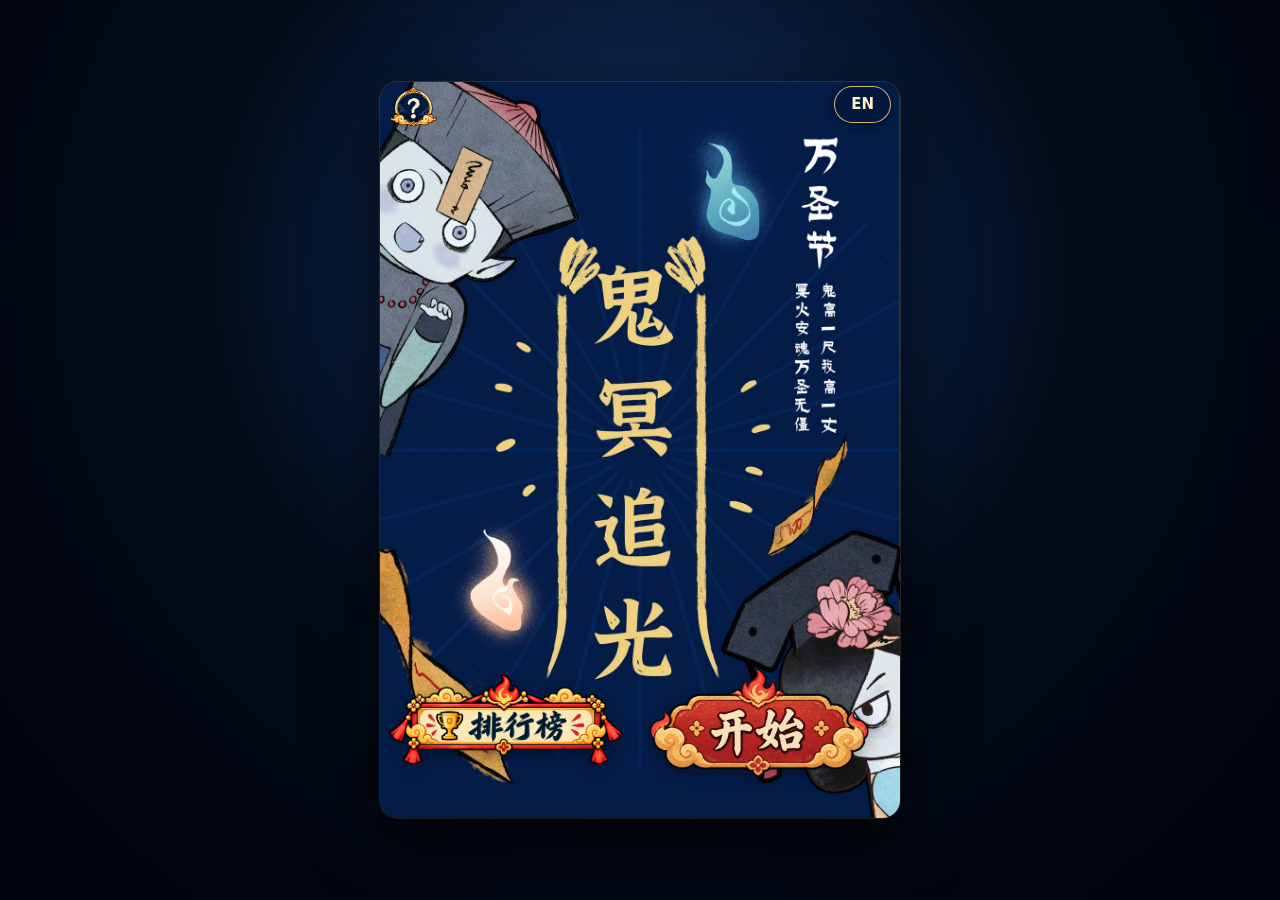
==== commit 5301eef2: "bugifx: adjust icon UI" ====
--- a/index.html
+++ b/index.html
@@ -6,13 +6,15 @@
     <meta name="theme-color" content="#071d49">
     <title>鬼冥追光</title>
     <link rel="icon" href="favicon.svg" type="image/svg+xml">
-    <link rel="stylesheet" href="igloo.css?v=email-error-20261018-2">
+    <link rel="stylesheet" href="igloo.css?v=help-button-style-20261018-6">
   </head>
   <body>
     <main id="app" class="app-shell is-cover">
       <button id="language-toggle" class="language-toggle" type="button" aria-label="Switch to English">EN</button>
       <section id="screen-cover" class="screen screen-cover is-active" aria-label="游戏封面">
-        <button id="open-instructions" class="cover-help" type="button" aria-label="查看游戏说明"><span aria-hidden="true">?</span></button>
+        <button id="open-instructions" class="cover-help" type="button" aria-label="查看游戏说明">
+          <img src="assets/itsa/help-button.png" alt="" aria-hidden="true">
+        </button>
         <div class="cover-actions">
           <button id="open-ranking" class="image-button" type="button" aria-label="排行榜">
             <img src="assets/itsa/cover-ranking-zh.png" alt="排行榜">
@@ -136,6 +138,6 @@
 
     <audio id="cover-bgm" src="assets/itsa/bgm/cover-bgm.wav" preload="auto" loop></audio>
     <audio id="game-bgm" src="assets/itsa/bgm/game-bgm.mp3" preload="auto" loop></audio>
-    <script src="lib/bundle.js?v=email-error-20261018-2"></script>
+    <script src="lib/bundle.js?v=top-controls-aligned-20261018-5"></script>
   </body>
 </html>
--- a/igloo.css
+++ b/igloo.css
@@ -58,6 +58,20 @@
   font-weight: 800;
 }
 
+/* The help page uses matching, square top controls in both languages. */
+.app-shell.is-instructions .language-toggle {
+  top: 2%;
+  right: 3%;
+  width: 10%;
+  height: auto;
+  min-width: 44px;
+  aspect-ratio: 1;
+  display: grid;
+  place-items: center;
+  padding: 0;
+  line-height: 1;
+}
+
 .screen {
   position: absolute;
   inset: 0;
@@ -129,6 +143,32 @@
 
 .cover-actions #open-ranking,
 .cover-actions #open-profile { width: 48%; }
+
+/* Match the Chinese Rank artwork to the English cover's painted button bounds. */
+html[lang="zh-CN"] .screen-cover .cover-actions { height: 15%; }
+
+html[lang="zh-CN"] .screen-cover .cover-actions #open-ranking {
+  position: absolute;
+  top: 5.3%;
+  left: -4.77%;
+  width: 51.14%;
+  height: 83.3%;
+}
+
+html[lang="zh-CN"] .screen-cover .cover-actions #open-ranking img {
+  width: 100%;
+  height: 100%;
+  object-fit: fill;
+}
+
+/* Keep the Chinese Start button at its existing flex-layout coordinates. */
+html[lang="zh-CN"] .screen-cover .cover-actions #open-profile {
+  position: absolute;
+  top: 0;
+  left: 52%;
+  width: 48%;
+  height: 100%;
+}
 
 .cover-help {
   position: absolute;
@@ -149,8 +189,7 @@
   line-height: 1;
 }
 
-/* The English cover already contains its button artwork. Keep real buttons over it. */
-html[lang="en"] .screen-cover .cover-help {
+.screen-cover .cover-help {
   top: .3%;
   left: 1.7%;
   height: 5.7%;
@@ -160,7 +199,20 @@
   box-shadow: none;
 }
 
-html[lang="en"] .screen-cover .cover-help span { visibility: hidden; }
+.screen-cover .cover-help img {
+  display: block;
+  width: 100%;
+  height: 100%;
+  object-fit: fill;
+  pointer-events: none;
+}
+
+/* The English cover already contains its button artwork. Keep real buttons over it. */
+html[lang="en"] .screen-cover .cover-help {
+  color: transparent;
+}
+
+html[lang="en"] .screen-cover .cover-help img { visibility: hidden; }
 
 html[lang="en"] .screen-cover .cover-actions {
   inset: 0;
@@ -189,13 +241,18 @@
   width: 46%;
 }
 
-html[lang="en"] .app-shell.is-cover .language-toggle {
+.app-shell.is-cover .language-toggle {
   top: .5%;
   right: 1.7%;
   width: 11%;
   height: 5%;
   min-width: 0;
   padding: 0;
+  display: grid;
+  place-items: center;
+}
+
+html[lang="en"] .app-shell.is-cover .language-toggle {
   border: 0;
   background: transparent;
   box-shadow: none;
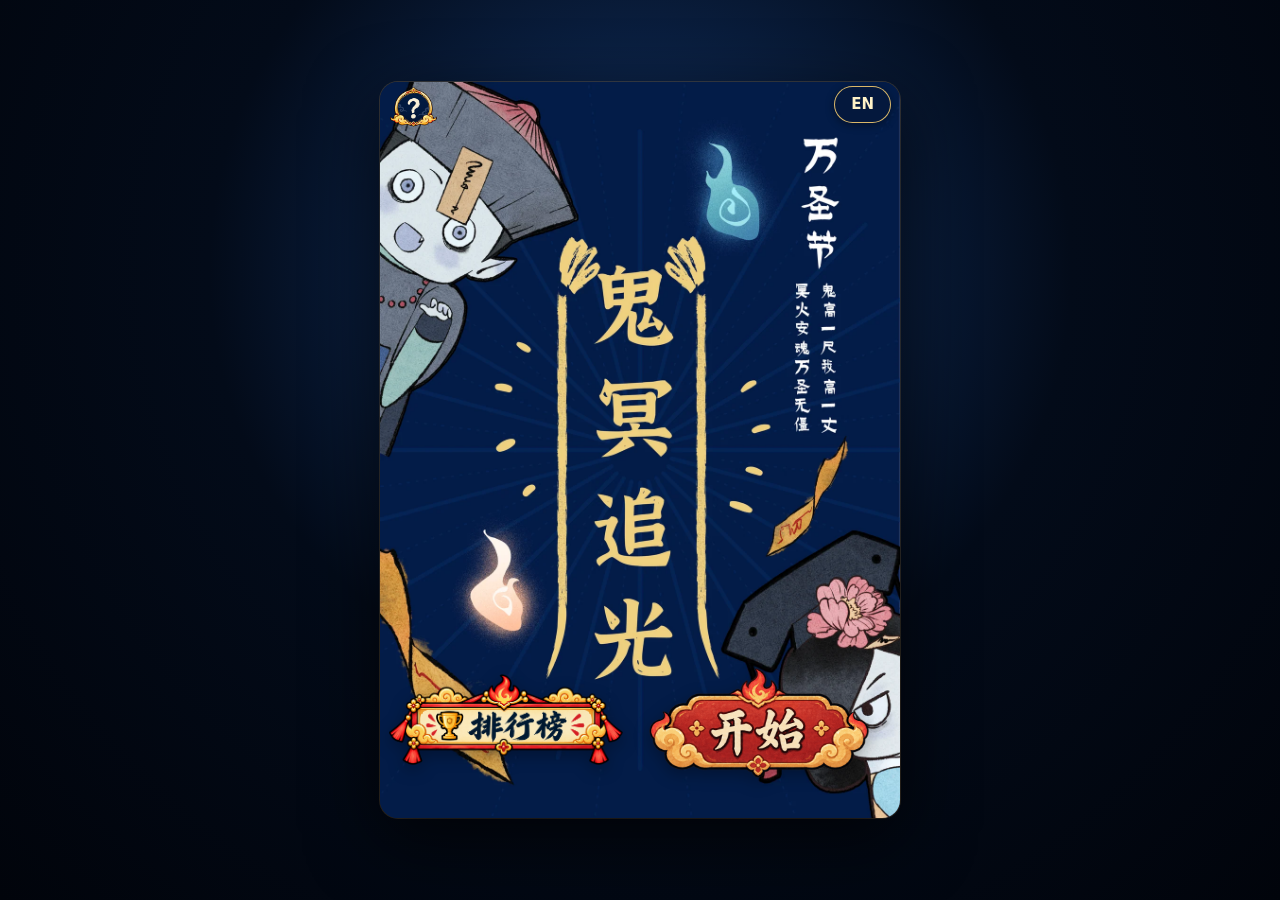
==== commit 2b768e82: "BUGFIX： adjust UI" ====
--- a/index.html
+++ b/index.html
@@ -6,7 +6,7 @@
     <meta name="theme-color" content="#071d49">
     <title>鬼冥追光</title>
     <link rel="icon" href="favicon.svg" type="image/svg+xml">
-    <link rel="stylesheet" href="igloo.css?v=help-button-style-20261018-6">
+    <link rel="stylesheet" href="igloo.css?v=corner-button-layout-20261018-1">
   </head>
   <body>
     <main id="app" class="app-shell is-cover">
--- a/igloo.css
+++ b/igloo.css
@@ -58,14 +58,14 @@
   font-weight: 800;
 }
 
-/* The help page uses matching, square top controls in both languages. */
+/* Keep the instructions-page corner controls on the same geometry as the cover. */
 .app-shell.is-instructions .language-toggle {
-  top: 2%;
-  right: 3%;
-  width: 10%;
-  height: auto;
-  min-width: 44px;
-  aspect-ratio: 1;
+  top: .5%;
+  right: 1.7%;
+  width: 11%;
+  height: 5%;
+  min-width: 0;
+  aspect-ratio: auto;
   display: grid;
   place-items: center;
   padding: 0;
@@ -407,6 +407,15 @@
   padding: 0;
   border: 0;
   background: transparent;
+}
+
+.app-shell.is-instructions .text-back {
+  top: .3%;
+  left: 1.7%;
+  width: 9.5%;
+  height: 5.7%;
+  min-width: 0;
+  aspect-ratio: auto;
 }
 
 .text-back img {
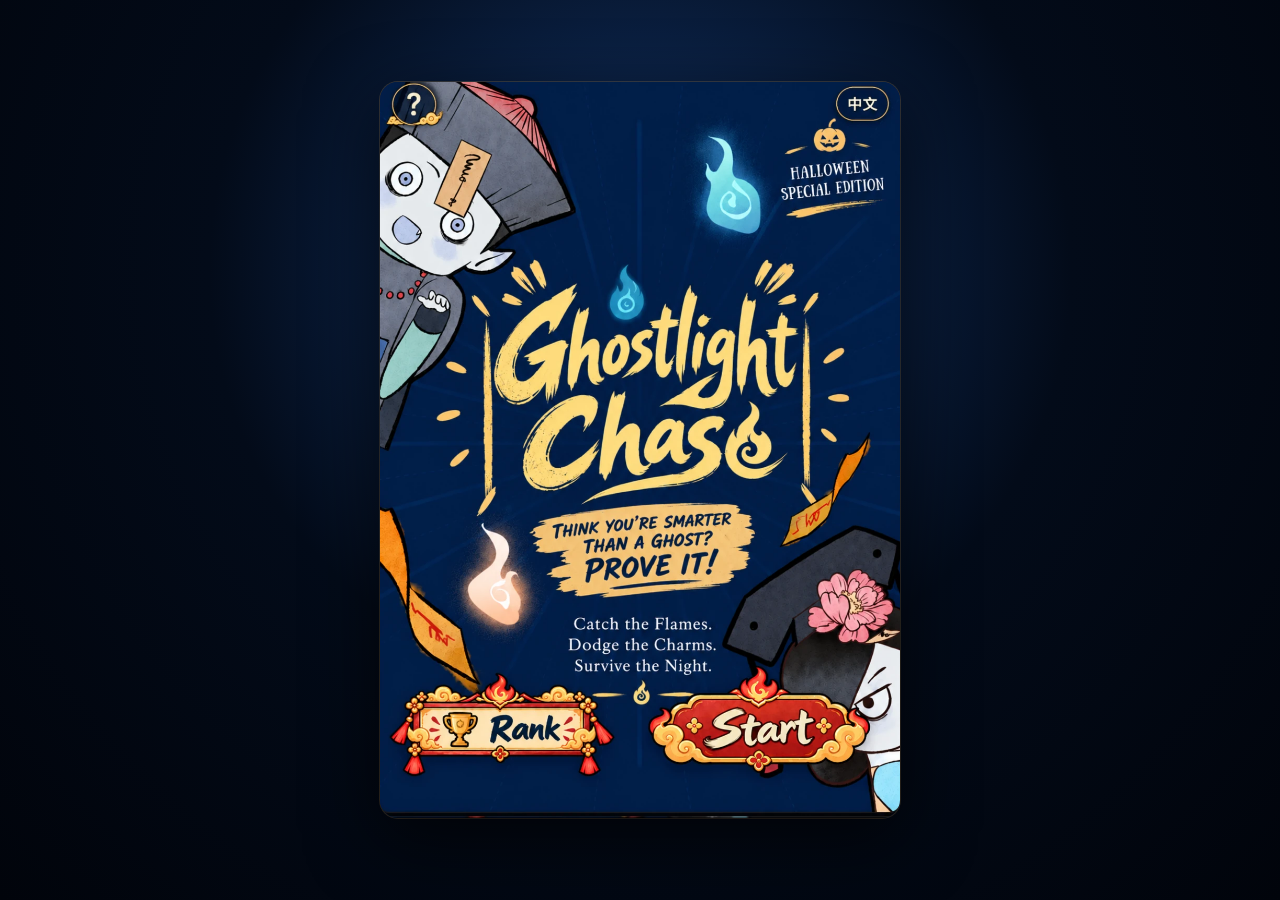
==== commit 70665533: "bugfix： fix btn name" ====
--- a/index.html
+++ b/index.html
@@ -1,5 +1,5 @@
 <!doctype html>
-<html lang="zh-CN">
+<html lang="en">
   <head>
     <meta charset="utf-8">
     <meta name="viewport" content="width=device-width, initial-scale=1, viewport-fit=cover">
@@ -112,8 +112,8 @@
         <div class="final-score"><span id="final-score">0</span> 分</div>
         <p id="score-sync-status" class="score-sync-status" role="status" aria-live="polite"></p>
         <div class="gameover-actions">
-            <button id="view-ranking" class="image-button" type="button" aria-label="排行榜">
-              <img src="assets/itsa/view-ranking.png?v=ranking-label-20261018" alt="排行榜">
+            <button id="view-ranking" class="image-button" type="button" aria-label="View ranking">
+              <img src="assets/itsa/view-ranking-gameover-en.png?v=ranking-label-20261029" alt="View ranking">
             </button>
             <button class="image-button play-again" type="button" aria-label="再玩一次">
               <img src="assets/itsa/play-again.png" alt="再玩一次">
@@ -138,6 +138,6 @@
 
     <audio id="cover-bgm" src="assets/itsa/bgm/cover-bgm.wav" preload="auto" loop></audio>
     <audio id="game-bgm" src="assets/itsa/bgm/game-bgm.mp3" preload="auto" loop></audio>
-    <script src="lib/bundle.js?v=top-controls-aligned-20261018-5"></script>
+    <script src="lib/bundle.js?v=first-visit-en-ranking-label-20261029-1"></script>
   </body>
 </html>
--- a/igloo.css
+++ b/igloo.css
@@ -387,7 +387,7 @@
 
 html[lang="en"] .instructions-copy {
   font-family: Georgia, "Times New Roman", serif;
-  height: 56%;
+  height: 67%;
 }
 html[lang="en"] .instructions-copy h1 { letter-spacing: .03em; }
 html[lang="en"] .instructions-copy h2 { font-size: clamp(13px, 3.1vw, 18px); }
